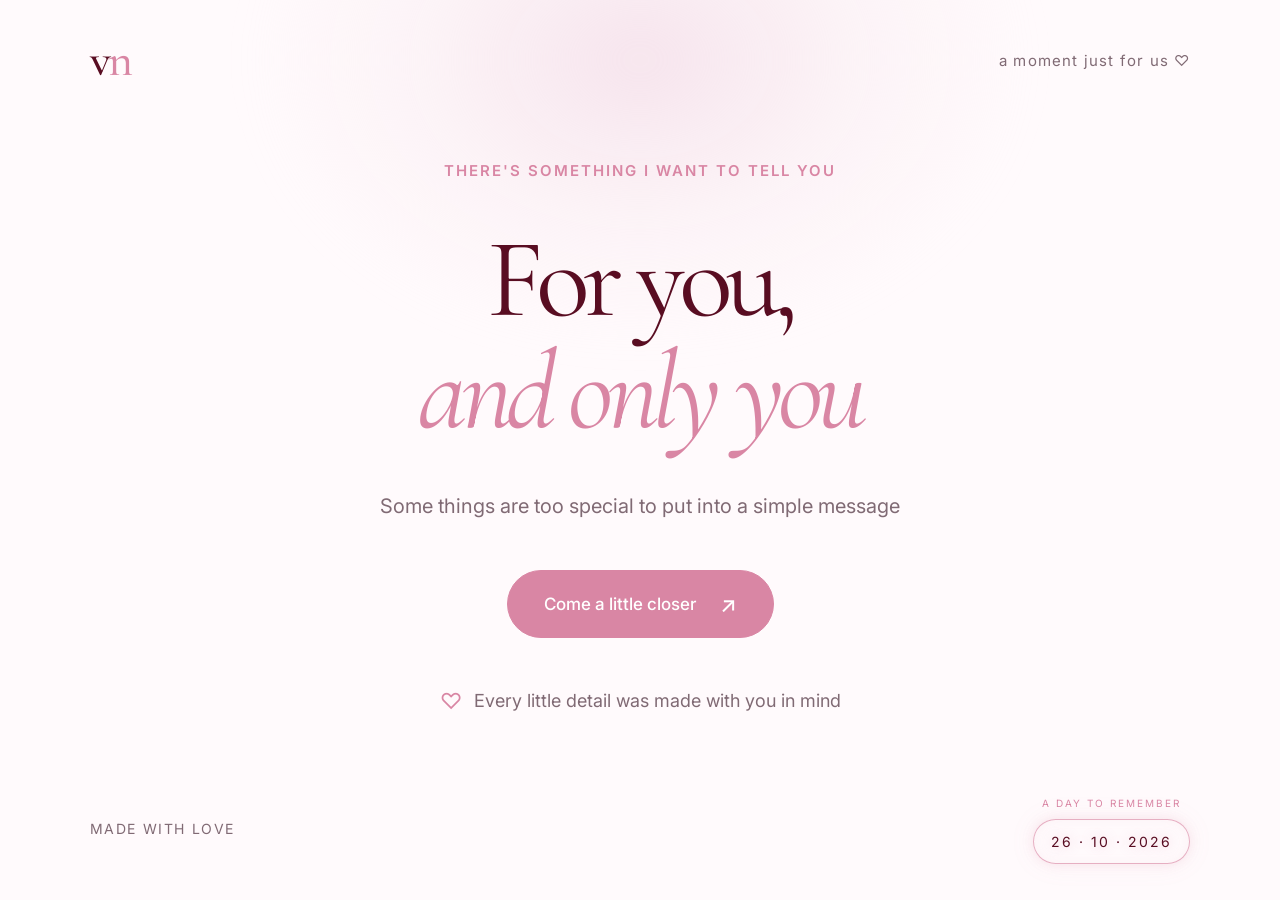
==== index.html @ 62437f86 "Initial commit" ====
<!DOCTYPE html>
<html lang="en">
<head>
    <meta charset="UTF-8">
    <meta name="viewport" content="width=device-width, initial-scale=1.0">
    <meta name="theme-color" content="#FFFAFC">
    <meta
        name="description"
        content="A little something made just for you."
    >

    <title>For you, and only you ♡</title>

    <link rel="preconnect" href="https://fonts.googleapis.com">
    <link rel="preconnect" href="https://fonts.gstatic.com" crossorigin>

    <link
        href="https://fonts.googleapis.com/css2?family=Cormorant+Garamond:ital,wght@0,400;0,500;1,400;1,500&family=Inter:wght@400;500;600&display=swap"
        rel="stylesheet"
    >

    <link rel="stylesheet" href="css/style.css">
    <script src="js/main.js" defer></script>
</head>

<body>
    <div class="ambientGlow" aria-hidden="true"></div>

    <div class="floatingHearts" aria-hidden="true">
        <span class="floatingHeart floatingHeartOne">♡</span>
        <span class="floatingHeart floatingHeartTwo">♡</span>
        <span class="floatingHeart floatingHeartThree">♡</span>
        <span class="floatingHeart floatingHeartFour">♡</span>
        <span class="floatingHeart floatingHeartFive">♡</span>
        <span class="floatingHeart floatingHeartSix">♡</span>
        <span class="floatingHeart floatingHeartSeven">♡</span>
        <span class="floatingHeart floatingHeartEight">♡</span>
        <span class="floatingHeart floatingHeartNine">♡</span>
        <span class="floatingHeart floatingHeartTen">♡</span>
        <span class="floatingHeart floatingHeartEleven">♡</span>
        <span class="floatingHeart floatingHeartTwelve">♡</span>
    </div>


    <main class="openingScreen">
        <header class="siteHeader">
            <a class="siteLogo" href="index.html" aria-label="Home">
                v<span>n</span>
            </a>

            <p class="headerNote">a moment just for us ♡</p>
        </header>

        <section class="hero">
            <p class="eyebrow">THERE'S SOMETHING I WANT TO TELL YOU</p>

            <h1 class="heroTitle">
                For you,<br>
                <span>and only you</span>
            </h1>

            <p class="heroDescription">
                Some things are too special to put into a simple message
            </p>

            <a class="mainButton" href="pages/cute-little-things.html">
                <span>Come a little closer</span>
                <span class="buttonArrow" aria-hidden="true">↗</span>
            </a>

            <div class="heroFootnote">
                <span class="tinyHeart" aria-hidden="true">♡</span>
                <span>Every little detail was made with you in mind</span>
            </div>
        </section>

        <footer class="siteFooter">
            <span>MADE WITH LOVE</span>
            <span class="specialDate">
                <span class="dateLabel">A DAY TO REMEMBER</span>
                <span class="dateValue">26 · 10 · 2026</span>
            </span>
        </footer>
    </main>
</body>
</html>
---- css/style.css ----
/* =========================
   1. Base styles
========================= */

:root {
    --milkWhite: #FFFAFC;
    --softBlush: #F4DFE7;
    --dustyRose: #D986A4;
    --deepBerry: #590D22;
    --deepRose: #800F2F;
    --mutedText: #806A74;
    --white: #FFFFFF;

    --pagePadding: 7%;
    --textSmall: 0.875rem;
    --transitionFast: 250ms ease;
}

* {
    box-sizing: border-box;
}

html {
    min-height: 100%;
    background: var(--milkWhite);
}

body {
    min-width: 320px;
    min-height: 100vh;
    min-height: 100svh;
    margin: 0;
    overflow-x: hidden;
    background: var(--milkWhite);
    color: var(--deepBerry);
    font-family: "Inter", sans-serif;
    -webkit-font-smoothing: antialiased;
    transition: opacity var(--transitionFast);
}

a {
    color: inherit;
    text-decoration: none;
    -webkit-tap-highlight-color: transparent;
}

button {
    font: inherit;
    -webkit-tap-highlight-color: transparent;
}

button:focus-visible,
a:focus-visible {
    outline: 2px solid var(--dustyRose);
    outline-offset: 5px;
}

/* =========================
   2. Background
========================= */

.ambientGlow {
    position: fixed;
    z-index: 0;
    top: -13.75rem;
    left: 50%;
    width: min(47.5rem, 120vw);
    height: 35rem;
    transform: translateX(-50%);
    border-radius: 50%;
    background: radial-gradient(
        ellipse,
        rgba(243, 220, 231, 0.72) 0%,
        rgba(248, 233, 239, 0.35) 42%,
        rgba(255, 250, 252, 0) 72%
    );
    filter: blur(1.25rem);
    pointer-events: none;
}

/* =========================
   3. Main layout
========================= */

.openingScreen {
    position: relative;
    z-index: 1;
    display: flex;
    flex-direction: column;
    justify-content: space-between;
    min-height: 100vh;
    min-height: 100svh;
    padding: 2.25rem var(--pagePadding);
    isolation: isolate;
}

.siteHeader,
.siteFooter {
    display: flex;
    align-items: center;
    justify-content: space-between;
    gap: 1.25rem;
}

.siteLogo {
    flex-shrink: 0;
    font-family: "Cormorant Garamond", serif;
    font-size: 3rem;
    font-weight: 500;
    line-height: 1;
    letter-spacing: -0.1875rem;
}

.siteLogo span {
    color: var(--dustyRose);
}

.headerNote {
    max-width: 24rem;
    margin: 0;
    color: var(--mutedText);
    font-size: 0.9375rem;
    line-height: 1.8;
    letter-spacing: 0.075rem;
    text-align: right;
}

/* =========================
   4. Hero content
========================= */

.hero {
    width: min(100%, 56.25rem);
    margin: clamp(2.5rem, 6vh, 4.5rem) auto;
    text-align: center;
    animation: revealHero 1.2s ease both;
}

.eyebrow {
    margin: 0 0 2.5rem;
    color: var(--dustyRose);
    font-size: 0.9375rem;
    font-weight: 600;
    line-height: 1.8;
    letter-spacing: 0.125rem;
}

.heroTitle {
    margin: 0;
    font-family: "Cormorant Garamond", serif;
    font-size: clamp(3.25rem, 9vw, 7rem);
    font-weight: 400;
    line-height: 1;
    letter-spacing: -0.06em;
}

.heroTitle span {
    color: var(--dustyRose);
    font-style: italic;
}

.heroDescription {
    max-width: 35rem;
    margin: 2.5rem auto 2.875rem;
    color: var(--mutedText);
    font-size: 1.25rem;
    line-height: 1.8;
}

/* =========================
   5. Main button
========================= */

.mainButton {
    display: inline-flex;
    align-items: center;
    justify-content: center;
    gap: 1.5rem;
    max-width: 100%;
    min-height: 4.25rem;
    padding: 0 2.25rem;
    border: 1px solid var(--dustyRose);
    border-radius: 100rem;
    background: var(--dustyRose);
    color: var(--white);
    font-family: "Inter", sans-serif;
    font-size: 1.0625rem;
    font-weight: 500;
    transition:
        background var(--transitionFast),
        color var(--transitionFast),
        box-shadow var(--transitionFast),
        transform var(--transitionFast);
}

.mainButton:hover {
    transform: translateY(-0.1875rem);
    border-color: var(--deepRose);
    background: var(--deepRose);
    box-shadow: 0 0.75rem 1.75rem rgba(89, 13, 34, 0.14);
}

.buttonArrow {
    flex-shrink: 0;
    font-size: 1.375rem;
    transition: transform var(--transitionFast);
}

.mainButton:hover .buttonArrow {
    transform: translate(0.1875rem, -0.1875rem);
}

/* =========================
   6. Note below the button
========================= */

.heroFootnote {
    display: flex;
    align-items: center;
    justify-content: center;
    gap: 0.75rem;
    margin-top: 2.75rem;
    color: var(--mutedText);
    font-size: 1.125rem;
    line-height: 1.8;
}

.tinyHeart {
    flex-shrink: 0;
    color: var(--dustyRose);
    font-size: 1.375rem;
}

/* =========================
   7. Floating hearts
========================= */

.floatingHearts {
    position: fixed;
    z-index: 0;
    inset: 0;
    overflow: hidden;
    pointer-events: none;
}

.floatingHeart {
    position: absolute;
    bottom: -3.75rem;
    display: block;
    color: var(--dustyRose);
    opacity: 0;
    font-family: "Cormorant Garamond", serif;
    line-height: 1;
    animation: floatHeart linear infinite;
    will-change: transform, opacity;
}

.floatingHeartOne {
    left: 5%;
    font-size: 1.875rem;
    animation-duration: 9s;
    animation-delay: -2s;
}

.floatingHeartTwo {
    left: 15%;
    font-size: 1.1875rem;
    animation-duration: 7s;
    animation-delay: -5s;
}

.floatingHeartThree {
    left: 25%;
    font-size: 2.25rem;
    animation-duration: 11s;
    animation-delay: -7s;
}

.floatingHeartFour {
    left: 35%;
    font-size: 1.375rem;
    animation-duration: 8s;
    animation-delay: -3s;
}

.floatingHeartFive {
    left: 45%;
    font-size: 1rem;
    animation-duration: 6.5s;
    animation-delay: -4s;
}

.floatingHeartSix {
    left: 55%;
    font-size: 2rem;
    animation-duration: 10s;
    animation-delay: -8s;
}

.floatingHeartSeven {
    left: 65%;
    font-size: 1.3125rem;
    animation-duration: 7.5s;
    animation-delay: -1s;
}

.floatingHeartEight {
    left: 75%;
    font-size: 2.5rem;
    animation-duration: 12s;
    animation-delay: -6s;
}

.floatingHeartNine {
    left: 85%;
    font-size: 1.5625rem;
    animation-duration: 8.5s;
    animation-delay: -4.5s;
}

.floatingHeartTen {
    left: 95%;
    font-size: 1.125rem;
    animation-duration: 7s;
    animation-delay: -2.5s;
}

.floatingHeartEleven {
    left: 40%;
    font-size: 1.5rem;
    animation-duration: 9.5s;
    animation-delay: -6.5s;
}

.floatingHeartTwelve {
    left: 60%;
    font-size: 1.75rem;
    animation-duration: 8s;
    animation-delay: -3.5s;
}

@keyframes floatHeart {
    0% {
        opacity: 0;
        transform: translate3d(0, 0, 0) rotate(-12deg);
    }

    12% {
        opacity: 0.45;
    }

    50% {
        opacity: 0.3;
        transform: translate3d(1.125rem, -50vh, 0) rotate(8deg);
    }

    85% {
        opacity: 0.35;
    }

    100% {
        opacity: 0;
        transform: translate3d(-0.9375rem, -115vh, 0) rotate(18deg);
    }
}

/* =========================
   8. Footer
========================= */

.siteFooter {
    color: var(--mutedText);
    font-size: 0.875rem;
    letter-spacing: 0.1rem;
    line-height: 1.8;
}

/* Highlighted date */

.specialDate {
    display: flex;
    flex-direction: column;
    align-items: center;
    gap: 0.4375rem;
    flex-shrink: 0;
}

.dateLabel {
    color: var(--dustyRose);
    font-size: 0.625rem;
    letter-spacing: 0.125rem;
}

.dateValue {
    padding: 0.5625rem 1.0625rem;
    border: 1px solid rgba(217, 134, 164, 0.65);
    border-radius: 100rem;
    background: rgba(255, 250, 252, 0.65);
    color: var(--deepBerry);
    font-size: 0.875rem;
    letter-spacing: 0.125rem;
    text-shadow: 0 0 0.75rem rgba(217, 134, 164, 0.45);
    box-shadow:
        0 0 0.75rem rgba(217, 134, 164, 0.16),
        0 0 1.75rem rgba(217, 134, 164, 0.08),
        inset 0 0 0.75rem rgba(217, 134, 164, 0.08);
    transition:
        box-shadow var(--transitionFast),
        border-color var(--transitionFast);
}

.specialDate:hover .dateValue {
    border-color: var(--dustyRose);
    box-shadow:
        0 0 1rem rgba(217, 134, 164, 0.3),
        0 0 2.25rem rgba(217, 134, 164, 0.15),
        inset 0 0 1rem rgba(217, 134, 164, 0.1);
}

/* =========================
   9. Page transitions
========================= */

body.pageLeaving {
    opacity: 0;
}

/* =========================
   10. Animations
========================= */

@keyframes revealHero {
    from {
        opacity: 0;
        transform: translateY(1.125rem);
    }

    to {
        opacity: 1;
        transform: translateY(0);
    }
}

/* =========================
   11. Tablet and mobile
========================= */

@media (max-width: 56.25rem) {
    .openingScreen {
        padding-right: 5%;
        padding-left: 5%;
    }

    .hero {
        width: min(100%, 46rem);
    }

    .heroTitle {
        font-size: clamp(3.25rem, 9vw, 6rem);
    }

    .heroDescription {
        max-width: 32rem;
    }
}

@media (max-width: 37.5rem) {
    .openingScreen {
        min-height: 100vh;
        min-height: 100svh;
        padding: 1.5rem 1.375rem;
        padding-left: max(1.375rem, env(safe-area-inset-left));
        padding-right: max(1.375rem, env(safe-area-inset-right));
    }

    .siteHeader,
    .siteFooter {
        gap: 0.75rem;
    }

    .siteLogo {
        font-size: 2.375rem;
    }

    .headerNote {
        max-width: 11.875rem;
        font-size: 0.75rem;
        line-height: 1.6;
        letter-spacing: 0.04rem;
    }

    .hero {
        width: 100%;
        margin: 2.5rem auto;
    }

    .eyebrow {
        margin-bottom: 1.75rem;
        font-size: 0.6875rem;
        line-height: 1.7;
        letter-spacing: 0.075rem;
    }

    .heroTitle {
        font-size: clamp(3.25rem, 11.5vw, 4.5rem);
        line-height: 1;
        letter-spacing: -0.045em;
        overflow-wrap: normal;
    }

    .heroDescription {
        max-width: 21.25rem;
        margin: 1.875rem auto 2.125rem;
        font-size: 1.0625rem;
        line-height: 1.75;
    }

    .mainButton {
        min-height: 3.625rem;
        padding: 0 1.375rem;
        gap: 0.875rem;
        font-size: 0.9375rem;
    }

    .buttonArrow {
        font-size: 1.125rem;
    }

    .heroFootnote {
        gap: 0.5625rem;
        margin-top: 2rem;
        font-size: 0.9375rem;
        line-height: 1.7;
    }

    .tinyHeart {
        font-size: 1.125rem;
    }

    .siteFooter {
        font-size: 0.6875rem;
        letter-spacing: 0.05rem;
    }

    .dateLabel {
        font-size: 0.5625rem;
        letter-spacing: 0.08rem;
    }

    .dateValue {
        padding: 0.5rem 0.75rem;
        font-size: 0.75rem;
        letter-spacing: 0.06rem;
    }
}

/* =========================
   12. Extra-small phones
========================= */

@media (max-width: 23.4375rem) {
    .openingScreen {
        padding: 1.25rem 1.125rem;
    }

    .headerNote {
        max-width: 9.6875rem;
        font-size: 0.6875rem;
    }

    .heroTitle {
        font-size: clamp(3rem, 11vw, 3.75rem);
    }

    .heroDescription {
        font-size: 1rem;
    }

    .mainButton {
        padding: 0 1.125rem;
        gap: 0.625rem;
        font-size: 0.875rem;
    }

    .heroFootnote {
        font-size: 0.875rem;
    }

    .siteFooter {
        gap: 0.5rem;
        font-size: 0.625rem;
        letter-spacing: 0.025rem;
    }

    .dateValue {
        padding: 0.4375rem 0.5625rem;
        font-size: 0.6875rem;
        letter-spacing: 0.04rem;
    }
}

/* =========================
   13. Reduced motion
========================= */

@media (prefers-reduced-motion: reduce) {
    *,
    *::before,
    *::after {
        scroll-behavior: auto !important;
        animation-duration: 0.01ms !important;
        animation-iteration-count: 1 !important;
        transition-duration: 0.01ms !important;
    }
}
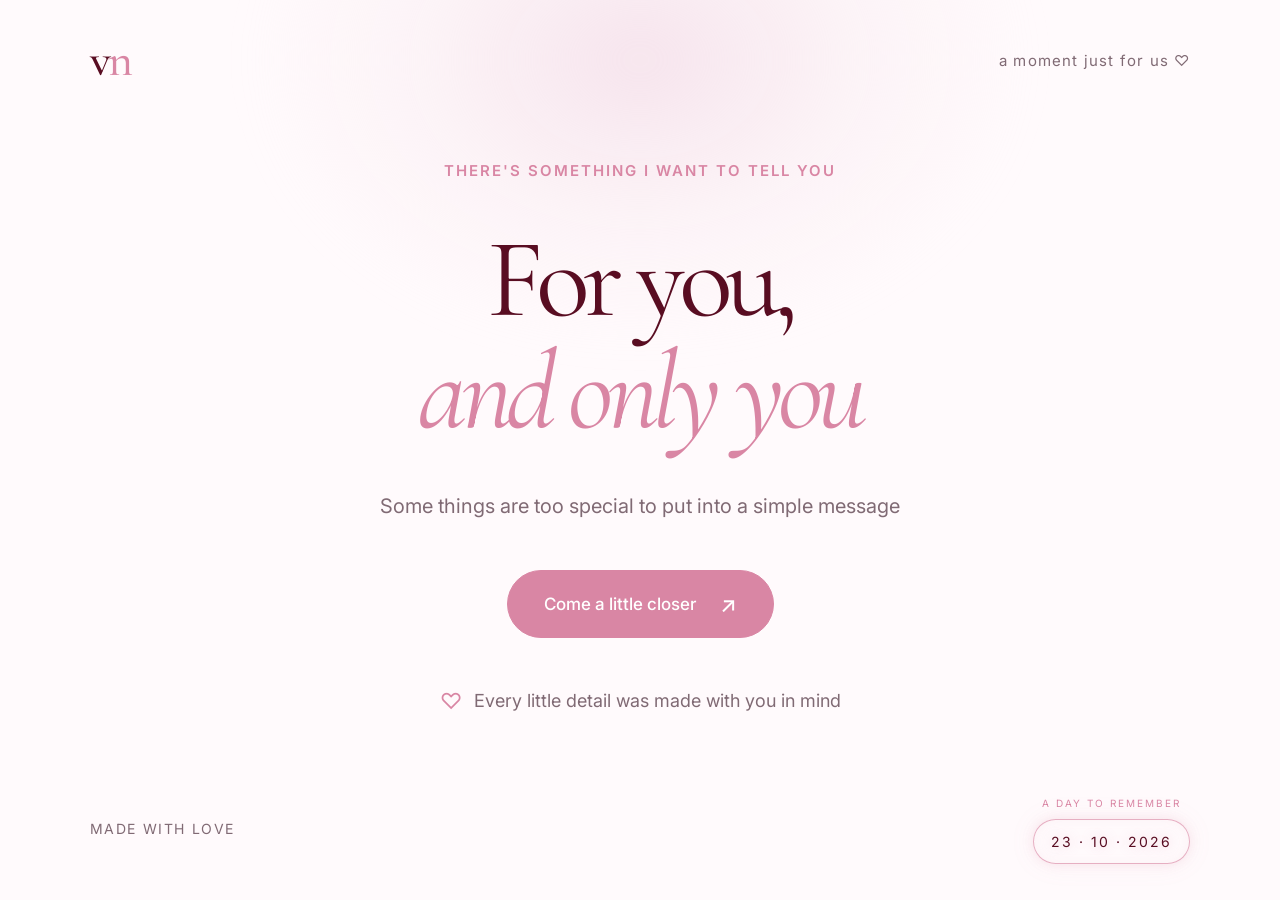
==== commit c1fb843d: "Finish whole website" ====
--- a/index.html
+++ b/index.html
@@ -79,7 +79,7 @@
             <span>MADE WITH LOVE</span>
             <span class="specialDate">
                 <span class="dateLabel">A DAY TO REMEMBER</span>
-                <span class="dateValue">26 · 10 · 2026</span>
+                <span class="dateValue">23 · 10 · 2026</span>
             </span>
         </footer>
     </main>
--- a/css/style.css
+++ b/css/style.css
@@ -614,4 +614,501 @@
         transition-duration: 0.01ms !important;
     }
 }
-    +
+
+
+/* Cute little things page */
+
+.littleThings {
+    display: flex;
+    flex-direction: column;
+    gap: 0.875rem;
+    width: min(100%, 30rem);
+    margin-inline: auto;
+    margin-top: 2.5rem;
+    margin-bottom: 2.5rem;
+    text-align: left;
+}
+
+.littleThing {
+    display: flex;
+    align-items: center;
+    gap: 1rem;
+    padding: 1.125rem 1.25rem;
+    border: 1px solid rgb(217 134 164 / 20%);
+    border-radius: 1.25rem;
+    background: rgb(255 255 255 / 55%);
+    transition:
+        transform var(--transitionFast),
+        background var(--transitionFast),
+        border-color var(--transitionFast);
+}
+
+.littleThing:hover {
+    transform: translateY(-0.2rem);
+    background: rgb(255 255 255 / 85%);
+    border-color: rgb(217 134 164 / 45%);
+}
+
+.littleThingHeart {
+    flex-shrink: 0;
+    color: var(--dustyRose);
+    font-size: 1.5rem;
+}
+
+.littleThing p {
+    margin: 0;
+    color: var(--mutedText);
+    font-size: 0.9375rem;
+    line-height: 1.7;
+}
+
+@media (max-width: 40rem) {
+    .littleThings {
+        gap: 0.75rem;
+        margin-top: 2rem;
+        margin-bottom: 2rem;
+    }
+
+    .littleThing {
+        padding: 1rem;
+        gap: 0.75rem;
+    }
+
+    .littleThing p {
+        font-size: 0.875rem;
+    }
+}
+
+
+/* Love letter page */
+
+.letterSection {
+    display: flex;
+    flex-direction: column;
+    align-items: center;
+    width: 100%;
+    padding: clamp(2rem, 5vw, 4rem) 0;
+}
+
+.letterTitle {
+    margin: 1rem 0 2.5rem;
+    color: var(--deepBerry);
+    font-family: "Cormorant Garamond", serif;
+    font-size: clamp(3rem, 7vw, 5.5rem);
+    font-weight: 400;
+    line-height: 0.98;
+    text-align: center;
+    letter-spacing: -0.04em;
+}
+
+.letterTitle span {
+    color: var(--dustyRose);
+    font-style: italic;
+}
+
+.letterCard {
+    width: min(100%, 46rem);
+    padding: clamp(1.5rem, 5vw, 3.5rem);
+    border: 1px solid rgb(217 134 164 / 24%);
+    border-radius: 1.5rem;
+    background: rgb(255 255 255 / 78%);
+    box-shadow: 0 1.25rem 4rem rgb(128 15 47 / 6%);
+    text-align: left;
+}
+
+.letterDecoration {
+    margin-bottom: 1rem;
+    color: var(--dustyRose);
+    font-family: "Cormorant Garamond", serif;
+    font-size: 2rem;
+    text-align: center;
+}
+
+.letterGreeting {
+    margin: 0 0 1.75rem;
+    color: var(--deepBerry);
+    font-family: "Cormorant Garamond", serif;
+    font-size: 1.8rem;
+    font-style: italic;
+}
+
+.letterContent {
+    display: flex;
+    flex-direction: column;
+    gap: 1.25rem;
+}
+
+.letterContent p {
+    margin: 0;
+    color: var(--mutedText);
+    font-size: 1rem;
+    line-height: 1.95;
+    overflow-wrap: anywhere;
+}
+
+.letterEnding {
+    display: flex;
+    flex-direction: column;
+    align-items: center;
+    gap: 0.75rem;
+    margin-top: 2.5rem;
+    padding-top: 2rem;
+    border-top: 1px solid rgb(217 134 164 / 24%);
+    text-align: center;
+}
+
+.letterEndingHeart {
+    color: var(--dustyRose);
+    font-size: 1.75rem;
+}
+
+.letterEnding p {
+    max-width: 30rem;
+    margin: 0;
+    color: var(--deepBerry);
+    font-family: "Cormorant Garamond", serif;
+    font-size: clamp(1.5rem, 4vw, 2rem);
+    font-style: italic;
+    line-height: 1.5;
+}
+
+.letterButton {
+    margin-top: 2rem;
+}
+
+@media (max-width: 40rem) {
+    .letterSection {
+        padding-top: 1.5rem;
+        padding-bottom: 2rem;
+    }
+
+    .letterTitle {
+        margin-bottom: 1.75rem;
+        font-size: clamp(2.75rem, 11vw, 4rem);
+    }
+
+    .letterCard {
+        padding: 1.375rem;
+        border-radius: 1.125rem;
+    }
+
+    .letterGreeting {
+        font-size: 1.6rem;
+    }
+
+    .letterContent {
+        gap: 1.125rem;
+    }
+
+    .letterContent p {
+        font-size: 0.9375rem;
+        line-height: 1.85;
+    }
+
+    .letterEnding {
+        margin-top: 2rem;
+        padding-top: 1.5rem;
+    }
+}
+
+
+
+/* Main question page */
+
+.answerButtons {
+    display: flex;
+    flex-direction: column;
+    align-items: center;
+    gap: 1rem;
+    width: min(100%, 21rem);
+    margin: 2.5rem auto 0;
+}
+
+.answerButtons .mainButton {
+    width: 100%;
+    justify-content: center;
+}
+
+.secondaryButton {
+    padding: 0.875rem 1.25rem;
+    border: 1px solid rgb(217 134 164 / 35%);
+    border-radius: 999px;
+    background: rgb(255 255 255 / 65%);
+    color: var(--mutedText);
+    font: inherit;
+    font-size: 0.875rem;
+    cursor: pointer;
+    transition:
+        background var(--transitionFast),
+        border-color var(--transitionFast),
+        transform var(--transitionFast);
+}
+
+.secondaryButton:hover:not(:disabled) {
+    background: var(--white);
+    border-color: var(--dustyRose);
+    transform: translateY(-0.125rem);
+}
+
+.secondaryButton:focus-visible {
+    outline: 2px solid var(--deepRose);
+    outline-offset: 4px;
+}
+
+.secondaryButton:disabled {
+    cursor: default;
+    opacity: 0.75;
+}
+
+.answerMessage {
+    width: min(100%, 25rem);
+    margin: 1.5rem auto 0;
+    color: var(--mutedText);
+    font-family: "Cormorant Garamond", serif;
+    font-size: 1.35rem;
+    line-height: 1.6;
+    text-align: center;
+    animation: answerMessageAppear 400ms ease both;
+}
+
+.answerMessage[hidden] {
+    display: none;
+}
+
+@keyframes answerMessageAppear {
+    from {
+        opacity: 0;
+        transform: translateY(0.5rem);
+    }
+
+    to {
+        opacity: 1;
+        transform: translateY(0);
+    }
+}
+
+@media (max-width: 40rem) {
+    .answerButtons {
+        margin-top: 2rem;
+    }
+
+    .answerMessage {
+        font-size: 1.2rem;
+    }
+}
+
+@media (prefers-reduced-motion: reduce) {
+    .answerMessage {
+        animation: none;
+    }
+}
+
+
+/* Final page */
+
+.finalMessage {
+    display: flex;
+    flex-direction: column;
+    align-items: center;
+    gap: 1rem;
+    width: min(100%, 29rem);
+    margin: 2.5rem auto 0;
+    padding: clamp(1.5rem, 5vw, 2.5rem);
+    border: 1px solid rgb(217 134 164 / 24%);
+    border-radius: 1.5rem;
+    background: rgb(255 255 255 / 65%);
+    text-align: center;
+}
+
+.finalHeart {
+    color: var(--dustyRose);
+    font-size: 2rem;
+}
+
+.finalMessage p {
+    margin: 0;
+    color: var(--mutedText);
+    font-size: 0.9375rem;
+    line-height: 1.9;
+}
+
+.finalMessage .finalSignature {
+    margin-top: 0.5rem;
+    color: var(--deepBerry);
+    font-family: "Cormorant Garamond", serif;
+    font-size: 1.5rem;
+    font-style: italic;
+}
+
+@media (max-width: 40rem) {
+    .finalMessage {
+        margin-top: 2rem;
+        border-radius: 1.125rem;
+    }
+}
+
+
+/* Playful answer buttons */
+
+.answerButtons {
+    display: flex;
+    flex-direction: column;
+    align-items: center;
+    gap: 1rem;
+    width: min(100%, 21rem);
+    margin: 2.5rem auto 0;
+}
+
+.answerButtons .mainButton {
+    width: 100%;
+    justify-content: center;
+}
+
+.answerButtons .secondaryButton {
+    max-width: 100%;
+    text-align: center;
+}
+
+.noButton {
+    position: relative;
+    z-index: 5;
+    max-width: calc(100vw - 2rem);
+    white-space: normal;
+    overflow-wrap: anywhere;
+    touch-action: none;
+    transition:
+        left 320ms cubic-bezier(.2, .8, .2, 1),
+        top 320ms cubic-bezier(.2, .8, .2, 1),
+        background 250ms ease,
+        border-color 250ms ease,
+        transform 250ms ease;
+}
+
+.noButtonMoving {
+    position: fixed;
+    z-index: 100;
+    margin: 0;
+    box-shadow: 0 0.5rem 1.5rem rgb(89 13 34 / 12%);
+}
+
+.noButtonMessage {
+    width: min(100%, 22rem);
+    min-height: 1.5rem;
+    margin: 0.25rem auto 0;
+    color: var(--mutedText);
+    font-family: "Cormorant Garamond", serif;
+    font-size: 1.2rem;
+    line-height: 1.5;
+    text-align: center;
+    overflow-wrap: anywhere;
+}
+
+.noButtonMessage[hidden] {
+    display: none;
+}
+
+.answerMessage {
+    width: min(100%, 25rem);
+    margin: 1rem auto 0;
+    color: var(--mutedText);
+    font-family: "Cormorant Garamond", serif;
+    font-size: 1.35rem;
+    line-height: 1.6;
+    text-align: center;
+    animation: answerMessageAppear 400ms ease both;
+}
+
+.answerMessage[hidden] {
+    display: none;
+}
+
+@keyframes answerMessageAppear {
+    from {
+        opacity: 0;
+        transform: translateY(0.5rem);
+    }
+
+    to {
+        opacity: 1;
+        transform: translateY(0);
+    }
+}
+
+@media (max-width: 40rem) {
+    .answerButtons {
+        gap: 0.875rem;
+        margin-top: 2rem;
+    }
+
+    .noButton {
+        font-size: 0.875rem;
+    }
+
+    .answerMessage {
+        font-size: 1.2rem;
+    }
+}
+
+@media (prefers-reduced-motion: reduce) {
+    .noButton,
+    .answerMessage {
+        transition: none;
+        animation: none;
+    }
+}
+
+
+
+/* Gentle No button movement */
+
+.noButtonArea {
+    position: relative;
+    width: 100%;
+    height: 6.5rem;
+    isolation: isolate;
+}
+
+.noButton {
+    position: absolute;
+    top: 0;
+    left: 0;
+    z-index: 2;
+    max-width: calc(100% - 1rem);
+    white-space: normal;
+    overflow-wrap: anywhere;
+    touch-action: manipulation;
+
+    transition:
+        left 380ms cubic-bezier(0.22, 1, 0.36, 1),
+        top 380ms cubic-bezier(0.22, 1, 0.36, 1),
+        background-color 250ms ease,
+        border-color 250ms ease;
+}
+
+.noButtonMessage {
+    width: min(100%, 22rem);
+    margin: 0.25rem auto 0;
+    color: var(--mutedText);
+    font-family: "Cormorant Garamond", serif;
+    font-size: 1.2rem;
+    line-height: 1.5;
+    text-align: center;
+}
+
+.noButtonMessage[hidden] {
+    display: none;
+}
+
+@media (max-width: 40rem) {
+    .noButtonArea {
+        height: 7rem;
+    }
+}
+
+@media (prefers-reduced-motion: reduce) {
+    .noButton {
+        transition: none;
+    }
+}
+    
